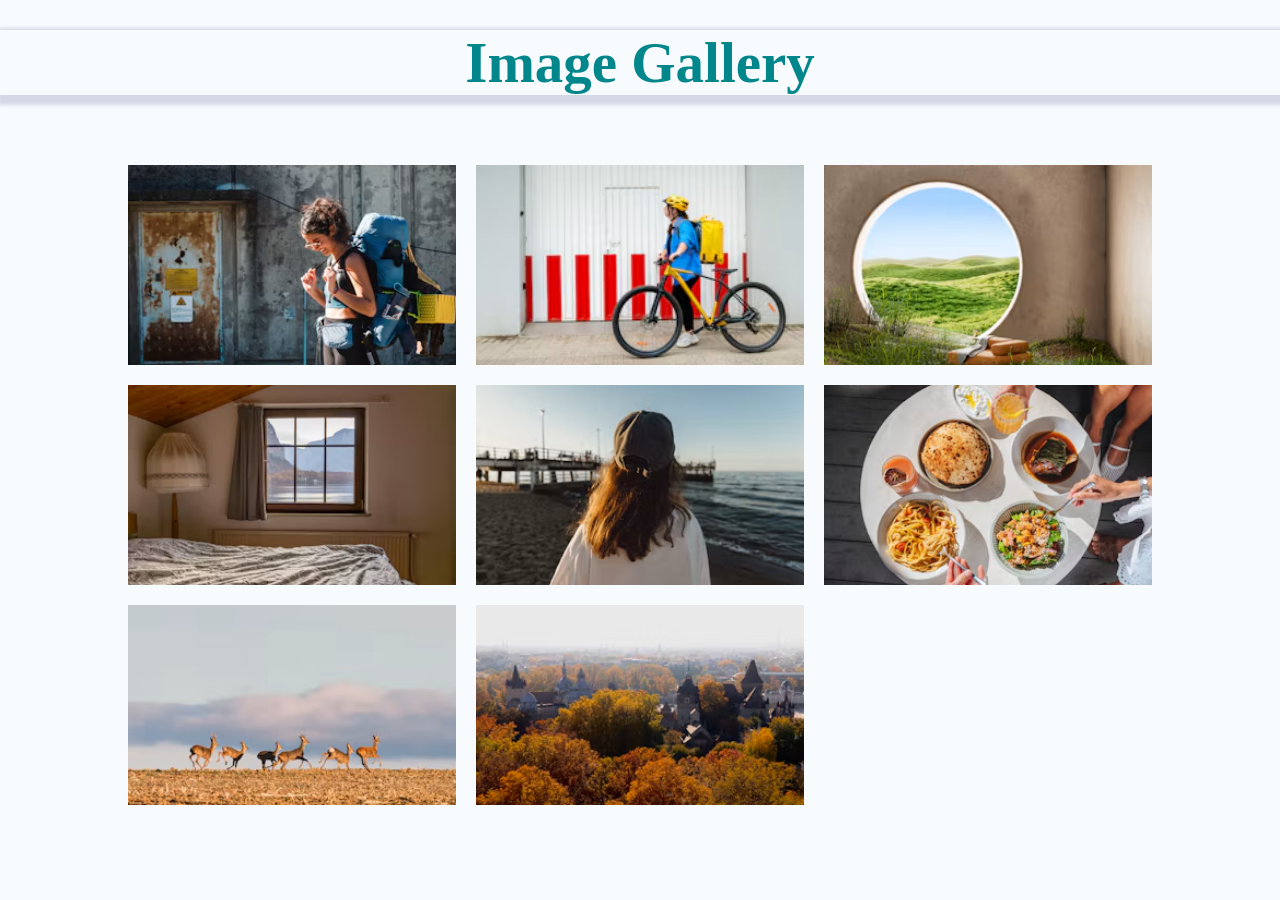
==== task-2-image-gallery/index.html @ eed8d1f4 "Add Task 2: Responsive image gallery with lightbox" ====
<!DOCTYPE html>
<html lang="en">

<head>
    <meta charset="UTF-8">
    <meta name="viewport" content="width=device-width, initial-scale=1.0">
    <title>Image Gallery</title>
    <link rel="stylesheet" href="style.css">
</head>

<body>
    <div class="full-image" id="fullImgBox">
        <button type="button" id="prevBtn" aria-label="Previous image">&#10094;</button>
        <img src="images/image1.avif" id="fullImg">
        <button type="button" id="nextBtn" aria-label="Next image">&#10095;</button>
        <span onclick="closefullImg()"><svg xmlns="http://www.w3.org/2000/svg" width="24" height="24"
                viewBox="0 0 24 24" fill="none" stroke="currentColor" stroke-width="1.25" stroke-linecap="round"
                stroke-linejoin="round" class="lucide lucide-x preview-icon">
                <path d="M18 6 6 18" />
                <path d="m6 6 12 12" />
            </svg></span>
    </div>
    <div class="text">
        <h1>Image Gallery</h1>
    </div>
    <div class="image-gallery">
        <img width="300" height="200" src="images/image1.avif" onclick="openfullImg(this.src)">
        <img width="300" height="200" src="images/image2.avif" onclick="openfullImg(this.src)">
        <img width="300" height="200" src="images/image3.avif" onclick="openfullImg(this.src)">
        <img width="300" height="200" src="images/image4.avif" onclick="openfullImg(this.src)">
        <img width="300" height="200" src="images/image5.avif" onclick="openfullImg(this.src)">
        <img width="300" height="200" src="images/image6.avif" onclick="openfullImg(this.src)">
        <img width="300" height="200" src="images/image7.avif" onclick="openfullImg(this.src)">
        <img width="300" height="200" src="images/image8.avif" onclick="openfullImg(this.src)">
    </div>
    <script>
        var fullImgBox = document.getElementById("fullImgBox");
        var fullImg = document.getElementById("fullImg");
        var galleryImgs = document.querySelectorAll(".image-gallery img");
        var prevBtn = document.getElementById("prevBtn")
        var nextBtn = document.getElementById("nextBtn")
        var currentIndex = 0;

        function openfullImg(pic) {
            fullImgBox.style.display = "flex";
            fullImg.src = pic;
            for (var i = 0; i < galleryImgs.length; i++) {
                if (galleryImgs.length.src === pic) {
                    currentIndex = i
                    break;
                }
            }
        }



        function closefullImg() {
            fullImgBox.style.display = "none";
        }

        prevBtn.addEventListener("click", function (e) {
            e.stopPropagation();
            currentIndex = (currentIndex - 1 + galleryImgs.length) % galleryImgs.length;
            fullImg.src = galleryImgs[currentIndex].src;
        });

        nextBtn.addEventListener("click", function (e) {
            e.stopPropagation();
            currentIndex = (currentIndex + 1) % galleryImgs.length;
            fullImg.src = galleryImgs[currentIndex].src;
        });
    </script>
</body>

</html>
---- task-2-image-gallery/style.css ----
* {
    margin: 0;
    padding: 0;
    box-sizing: border-box;
}

body {
    background: #ecf4fd59;
}
.text{
    text-align: center;
    margin: 30px auto;
    font-size:  clamp(1rem, 0.761rem + 1.273vw, 1.875rem);
    white-space: nowrap;
    color: rgb(0, 134, 139);
    box-shadow: 4px 4px 4px 6px rgba(68, 77, 136, 0.2);
}
.image-gallery {
    width: 80%;
    margin: 70px auto 50px;
    display: grid;
    grid-template-columns: repeat(auto-fit, minmax(250px, 1fr));
    gap: 20px;
}

.image-gallery img {
    width: 100%;
    cursor: pointer;
    object-fit: cover;
    display: block;
}

.image-gallery img:hover {
    transform: scale(0.8) rotate(-15deg);
    box-shadow: 0 32px 72px rgba(68, 77, 136, 0.2);
    border-radius: 10px;
}

.full-image {
    width: 100%;
    height: 100vh;
    background-color: rgba(0, 0, 0, 0.9);
    position: fixed;
    top: 0;
    left: 0;
    display: none;
    align-items: center;
    justify-content: center;
    z-index: 100;
}

.full-image img {
    width: auto;
    max-width: 90%;
    max-height: 85vh;
    object-fit: contain;
}

.full-image span {
    position: absolute;
    top: 10%;
    right: 5%;
    color: white;
    cursor: pointer;
   
}
.full-image button {
    position: fixed;
    top: 50%;
    transform: translateY(-50%);
    background: rgba(255, 255, 255, 0.2);
    color: white;
    border: none;
    width: 44px;
    height: 44px;
    border-radius: 50%;
    font-size: 1.2rem;
    cursor: pointer;
}

#prevBtn {
    left: 4%;
}

#nextBtn {
    right: 4%;
}
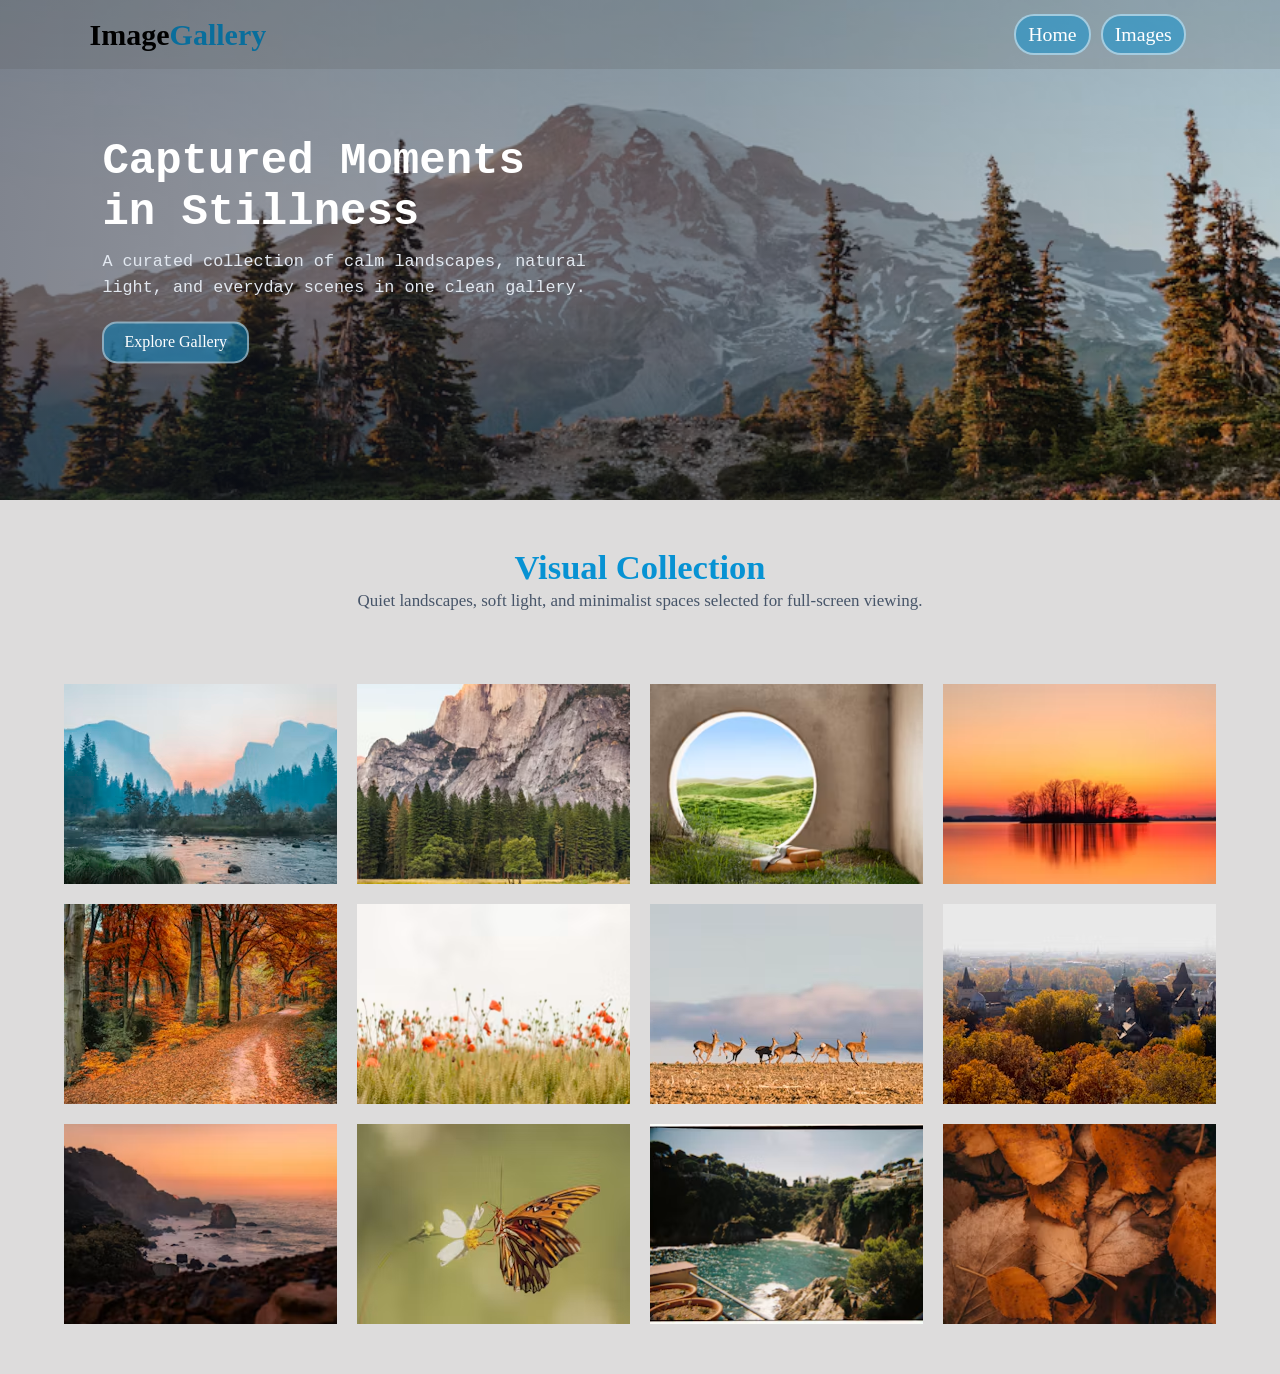
==== commit 329ff8b6: "Fix navbar spacing and responsive layout" ====
--- a/task-2-image-gallery/index.html
+++ b/task-2-image-gallery/index.html
@@ -20,10 +20,33 @@
                 <path d="m6 6 12 12" />
             </svg></span>
     </div>
-    <div class="text">
-        <h1>Image Gallery</h1>
-    </div>
-    <div class="image-gallery">
+    <main>
+        <nav>
+            <div class="navhead">
+                <h1>Image<span>Gallery</span></h1>
+            </div>
+            <div class="nav-items">
+                <a href="#">Home</a>
+                <a href="#gallery">Images</a>
+            </div>
+        </nav>
+        <div class="heroimg">
+            <img src="images/hero-image.avif" alt="">
+            <div class="hero-content">
+                <h1>Captured Moments in Stillness</h1>
+                <p>A curated collection of calm landscapes, natural light, and everyday scenes in one clean gallery.</p>
+                <a href="#gallery" class="hero-btn">Explore Gallery</a>
+            </div>
+        </div>
+
+
+    </main>
+    <section class="gallery-section" id="gallery">
+        <div class="gallery-header">
+    <h1>Visual Collection</h1>
+    <p>Quiet landscapes, soft light, and minimalist spaces selected for full-screen viewing.</p>
+  </div>
+     <div class="image-gallery">
         <img width="300" height="200" src="images/image1.avif" onclick="openfullImg(this.src)">
         <img width="300" height="200" src="images/image2.avif" onclick="openfullImg(this.src)">
         <img width="300" height="200" src="images/image3.avif" onclick="openfullImg(this.src)">
@@ -32,7 +55,14 @@
         <img width="300" height="200" src="images/image6.avif" onclick="openfullImg(this.src)">
         <img width="300" height="200" src="images/image7.avif" onclick="openfullImg(this.src)">
         <img width="300" height="200" src="images/image8.avif" onclick="openfullImg(this.src)">
+        <img width="300" height="200" src="images/image9.avif" onclick="openfullImg(this.src)">
+        <img width="300" height="200" src="images/image10.avif" onclick="openfullImg(this.src)">
+        <img width="300" height="200" src="images/image11.avif" onclick="openfullImg(this.src)">
+        <img width="300" height="200" src="images/image12.avif" onclick="openfullImg(this.src)">
     </div>
+    </section>
+   
+   
     <script>
         var fullImgBox = document.getElementById("fullImgBox");
         var fullImg = document.getElementById("fullImg");
--- a/task-2-image-gallery/style.css
+++ b/task-2-image-gallery/style.css
@@ -5,18 +5,153 @@
 }
 
 body {
-    background: #ecf4fd59;
-}
-.text{
+    background: rgb(85, 84, 84, 0.2);
+}
+
+html {
+    scroll-behavior: smooth;
+}
+
+main {
+    position: relative;
+}
+
+nav {
+    background: rgb(85, 84, 84, 0.2);
+    display: flex;
+    justify-content: space-between;
+    align-items: center;
+    position: absolute;
+    top: 0;
+    left: 0;
+    width: 100%;
+    z-index: 10;
+    padding: 14px 4%;
+}
+
+.navhead {
+    margin: 0;
+    padding: 0;
+}
+
+.navhead h1 {
+    font-size: clamp(1rem, 0.728rem + 1.452vw, 1.875rem);
+    padding-left: clamp(8px, 3vw, 48px);
+}
+
+.navhead span {
+    color: rgb(9, 110, 156);
+}
+
+.nav-items {
+    display: flex;
+    align-items: center;
+    justify-content: space-between;
+    margin-right: 43px;
+    gap: 10px;
+}
+
+.nav-items a {
+    font-size: clamp(0.625rem, 0.438rem + 1vw, 1.25rem);
+    text-decoration: none;
+    color: white;
+    background: rgba(7, 146, 211, 0.5);
+    border: 2px solid rgba(255, 255, 255, 0.5);
+    padding: 7px 12px;
+    border-radius: 20px;
+    transition: transform 0.1s ease-in;
+}
+
+.nav-items a:hover {
+    cursor: pointer;
+    transform: scale(1.2);
+}
+
+.heroimg {
+    width: 100%;
+    position: relative;
+    overflow: hidden;
+}
+
+.heroimg img {
+    display: block;
+    width: 100%;
+    max-height: 500px;
+    object-fit: cover;
+}
+
+.heroimg::after {
+    content: "";
+    position: absolute;
+    inset: 0;
+    background: linear-gradient(90deg,
+            rgba(15, 23, 42, 0.52) 0%,
+            rgba(15, 23, 42, 0.35) 55%,
+            rgba(15, 23, 42, 0.08) 100%);
+    pointer-events: none;
+}
+
+.hero-content {
+    position: absolute;
+    top: 50%;
+    left: 8%;
+    right: 5%;
+    z-index: 2;
+    max-width: 520px;
+    padding-right: 20px;
+    color: #ffffff;
+    transform: translateY(-50%);
+}
+
+.hero-content h1 {
+    font-size: clamp(1.35rem, 1.3rem + 2vw, 2.75rem);
+    line-height: 1.15;
+    margin-bottom: 12px;
+    font-weight: 700;
+    width: 100%;
+    font-family: monospace;
+}
+
+.hero-content p {
+    font-size: clamp(0.92rem, 0.85rem + 0.35vw, 1.05rem);
+    line-height: 1.55;
+    color: #e2e8f0;
+    margin-bottom: 20px;
+    font-family: monospace;
+}
+
+.hero-btn {
+    display: inline-block;
+    padding: 10px 20px;
+    background: rgba(7, 146, 211, 0.5);
+    color: #ffffff;
+    text-decoration: none;
+    border-radius: 15px;
+    font-weight: 500;
+    border: 2px solid rgba(231, 228, 228, 0.5);
+}
+
+.gallery-header {
+    width: 90%;
+    max-width: 640px;
+    margin: 48px auto 24px;
     text-align: center;
-    margin: 30px auto;
-    font-size:  clamp(1rem, 0.761rem + 1.273vw, 1.875rem);
-    white-space: nowrap;
-    color: rgb(0, 134, 139);
-    box-shadow: 4px 4px 4px 6px rgba(68, 77, 136, 0.2);
-}
+}
+
+.gallery-header h1 {
+    text-align: center;
+    color: rgba(7, 146, 211);
+    font-size: clamp(1.5rem, 1.2rem + 1.2vw, 2.25rem);
+}
+
+.gallery-header p {
+    font-size: clamp(0.92rem, 0.86rem + 0.25vw, 2.05rem);
+    line-height: 1.6;
+    color: #475569;
+}
+
 .image-gallery {
-    width: 80%;
+    width: 90%;
     margin: 70px auto 50px;
     display: grid;
     grid-template-columns: repeat(auto-fit, minmax(250px, 1fr));
@@ -62,8 +197,9 @@
     right: 5%;
     color: white;
     cursor: pointer;
-   
-}
+
+}
+
 .full-image button {
     position: fixed;
     top: 50%;
@@ -85,3 +221,48 @@
 #nextBtn {
     right: 4%;
 }
+
+@media (max-width: 787px) {
+    .heroimg img {
+        min-height: 390px;
+        height: 390px;
+    }
+
+    .hero-content {
+        top: 50%;
+        transform: translateY(-50%);
+        left: 5%;
+        right: 5%;
+    }
+
+    nav {
+        padding: 6px;
+        display: flex;
+        align-items: center;
+        justify-content: space-between;
+    }
+
+    .nav-items {
+        margin-right: 7px;
+        gap: 4px;
+    }
+
+    .nav-items a {
+        padding: 3px 8px;
+        white-space: nowrap;
+
+    }
+
+    .hero-content h1 {
+        margin-top: 16px;
+    }
+
+    .hero-content p {
+        margin-bottom: 4px;
+    }
+
+    .hero-btn {
+        padding: 10px 10px;
+        font-size: 10px;
+    }
+}
